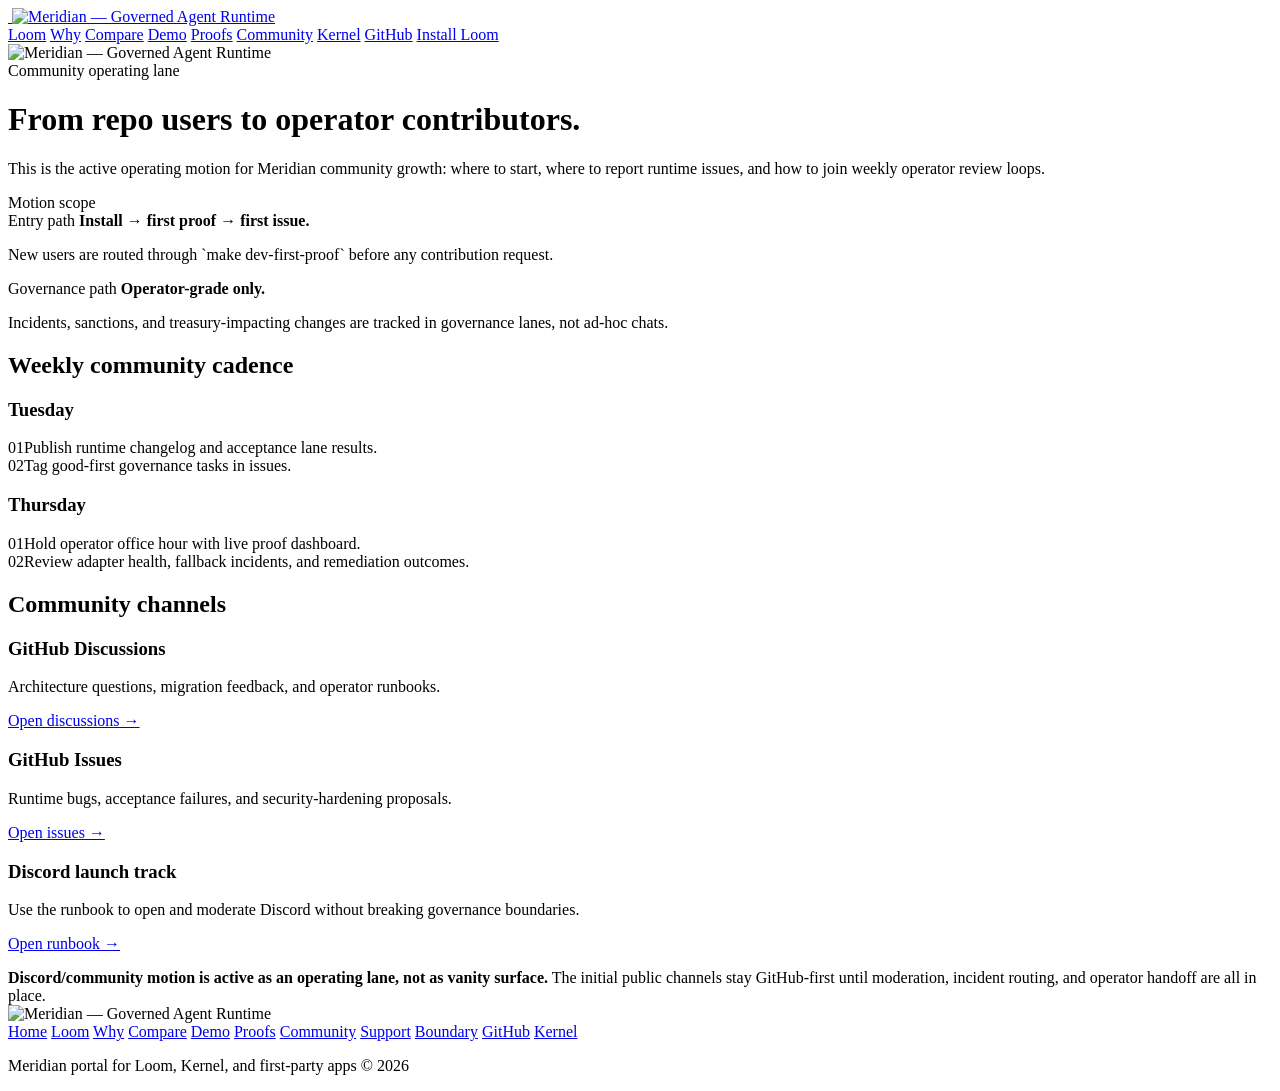
==== company/www/community.html @ b3312c95 "feat(workspace): ship public proof/workflow/community surfaces and community ops lane" ====
<!DOCTYPE html>
<html lang="en">
<head>
<meta charset="utf-8">
<meta name="viewport" content="width=device-width, initial-scale=1">
<title>Meridian Community — Operator Motion</title>
<meta name="description" content="Community operating motion for Meridian builders and operators.">
<link rel="icon" type="image/svg+xml" href="/assets/meridian_mark_flat.svg">
<link rel="alternate icon" type="image/png" href="/assets/logo_favicon_64.png">
<link rel="apple-touch-icon" sizes="192x192" href="/assets/logo_avatar_192.png">
<meta property="og:title" content="Meridian Community — Operator Motion">
<meta property="og:description" content="Community operating motion for Meridian builders and operators.">
<meta property="og:type" content="website">
<meta property="og:url" content="https://app.welliam.codes/community">
<meta property="og:image" content="https://app.welliam.codes/assets/logo_banner_1200x630.jpg">
<meta name="twitter:card" content="summary_large_image">
<meta name="twitter:title" content="Meridian Community — Operator Motion">
<meta name="twitter:description" content="Community operating motion for Meridian builders and operators.">
<meta name="twitter:image" content="https://app.welliam.codes/assets/logo_banner_1200x630.jpg">
<link rel="stylesheet" href="/assets/meridian.css">
</head>
<body class="page-community">

<header class="site-header">
  <div class="header-inner">
    <a class="brand" href="/">
      <img src="/assets/meridian_mark_flat.svg" alt="" class="brand-mark" aria-hidden="true">
      <img src="/assets/meridian_wordmark.svg" alt="Meridian — Governed Agent Runtime" class="brand-wordmark">
    </a>
    <nav class="site-nav">
      <a href="/loom">Loom</a>
      <a href="/why">Why</a>
      <a href="/compare">Compare</a>
      <a href="/demo">Demo</a>
      <a href="/proofs">Proofs</a>
      <a href="/community" class="current">Community</a>
      <a href="https://github.com/mapleleaflatte03/meridian-kernel" target="_blank" rel="noopener">Kernel</a>
      <a href="https://github.com/mapleleaflatte03/meridian-loom" target="_blank" rel="noopener">GitHub</a>
      <a href="/loom#install" class="nav-cta">Install Loom</a>
    </nav>
  </div>
</header>

<div class="page-intro">
  <div class="page-intro-shell">
    <div class="page-intro-main">
      <img src="/assets/meridian_wordmark.svg" alt="Meridian — Governed Agent Runtime" class="page-wordmark">
      <div class="eyebrow">
        <span class="eyebrow-dot"></span>
        <span>Community operating lane</span>
      </div>
      <h1>From repo users to operator contributors.</h1>
      <p class="subtitle">This is the active operating motion for Meridian community growth: where to start, where to report runtime issues, and how to join weekly operator review loops.</p>
    </div>
    <aside class="page-rail">
      <div class="rail-kicker">Motion scope</div>
      <div class="rail-item">
        <span>Entry path</span>
        <strong>Install → first proof → first issue.</strong>
        <p>New users are routed through `make dev-first-proof` before any contribution request.</p>
      </div>
      <div class="rail-item">
        <span>Governance path</span>
        <strong>Operator-grade only.</strong>
        <p>Incidents, sanctions, and treasury-impacting changes are tracked in governance lanes, not ad-hoc chats.</p>
      </div>
    </aside>
  </div>
</div>

<div class="container">
  <h2 class="reveal">Weekly community cadence</h2>
  <div class="split-grid reveal">
    <div class="split-card">
      <h3>Tuesday</h3>
      <div class="bullet-stack">
        <div class="bullet-item"><span class="bullet-mark">01</span><span>Publish runtime changelog and acceptance lane results.</span></div>
        <div class="bullet-item"><span class="bullet-mark">02</span><span>Tag good-first governance tasks in issues.</span></div>
      </div>
    </div>
    <div class="split-card">
      <h3>Thursday</h3>
      <div class="bullet-stack">
        <div class="bullet-item"><span class="bullet-mark">01</span><span>Hold operator office hour with live proof dashboard.</span></div>
        <div class="bullet-item"><span class="bullet-mark">02</span><span>Review adapter health, fallback incidents, and remediation outcomes.</span></div>
      </div>
    </div>
  </div>

  <h2 class="reveal">Community channels</h2>
  <div class="feature-grid reveal">
    <article class="feature-card">
      <h3>GitHub Discussions</h3>
      <p>Architecture questions, migration feedback, and operator runbooks.</p>
      <p><a href="https://github.com/mapleleaflatte03/meridian-loom/discussions" target="_blank" rel="noopener">Open discussions →</a></p>
    </article>
    <article class="feature-card">
      <h3>GitHub Issues</h3>
      <p>Runtime bugs, acceptance failures, and security-hardening proposals.</p>
      <p><a href="https://github.com/mapleleaflatte03/meridian-loom/issues" target="_blank" rel="noopener">Open issues →</a></p>
    </article>
    <article class="feature-card">
      <h3>Discord launch track</h3>
      <p>Use the runbook to open and moderate Discord without breaking governance boundaries.</p>
      <p><a href="https://github.com/mapleleaflatte03/meridian-loom/blob/main/docs/COMMUNITY_MAP.md" target="_blank" rel="noopener">Open runbook →</a></p>
    </article>
  </div>

  <div class="notice mt-lg">
    <strong>Discord/community motion is active as an operating lane, not as vanity surface.</strong>
    <span class="dim">The initial public channels stay GitHub-first until moderation, incident routing, and operator handoff are all in place.</span>
  </div>

  <div class="footer">
    <div class="footer-brand">
      <img src="/assets/meridian_lockup.svg" alt="Meridian — Governed Agent Runtime" class="footer-lockup">
    </div>
    <div class="footer-links">
      <a href="/">Home</a>
      <a href="/loom">Loom</a>
      <a href="/why">Why</a>
      <a href="/compare">Compare</a>
      <a href="/demo">Demo</a>
      <a href="/proofs">Proofs</a>
      <a href="/community">Community</a>
      <a href="/support">Support</a>
      <a href="/boundary">Boundary</a>
      <a href="https://github.com/mapleleaflatte03/meridian-loom" target="_blank" rel="noopener">GitHub</a>
      <a href="https://github.com/mapleleaflatte03/meridian-kernel" target="_blank" rel="noopener">Kernel</a>
    </div>
    <p>Meridian portal for Loom, Kernel, and first-party apps &copy; 2026</p>
  </div>
</div>

<script src="/assets/meridian.js" defer></script>
</body>
</html>
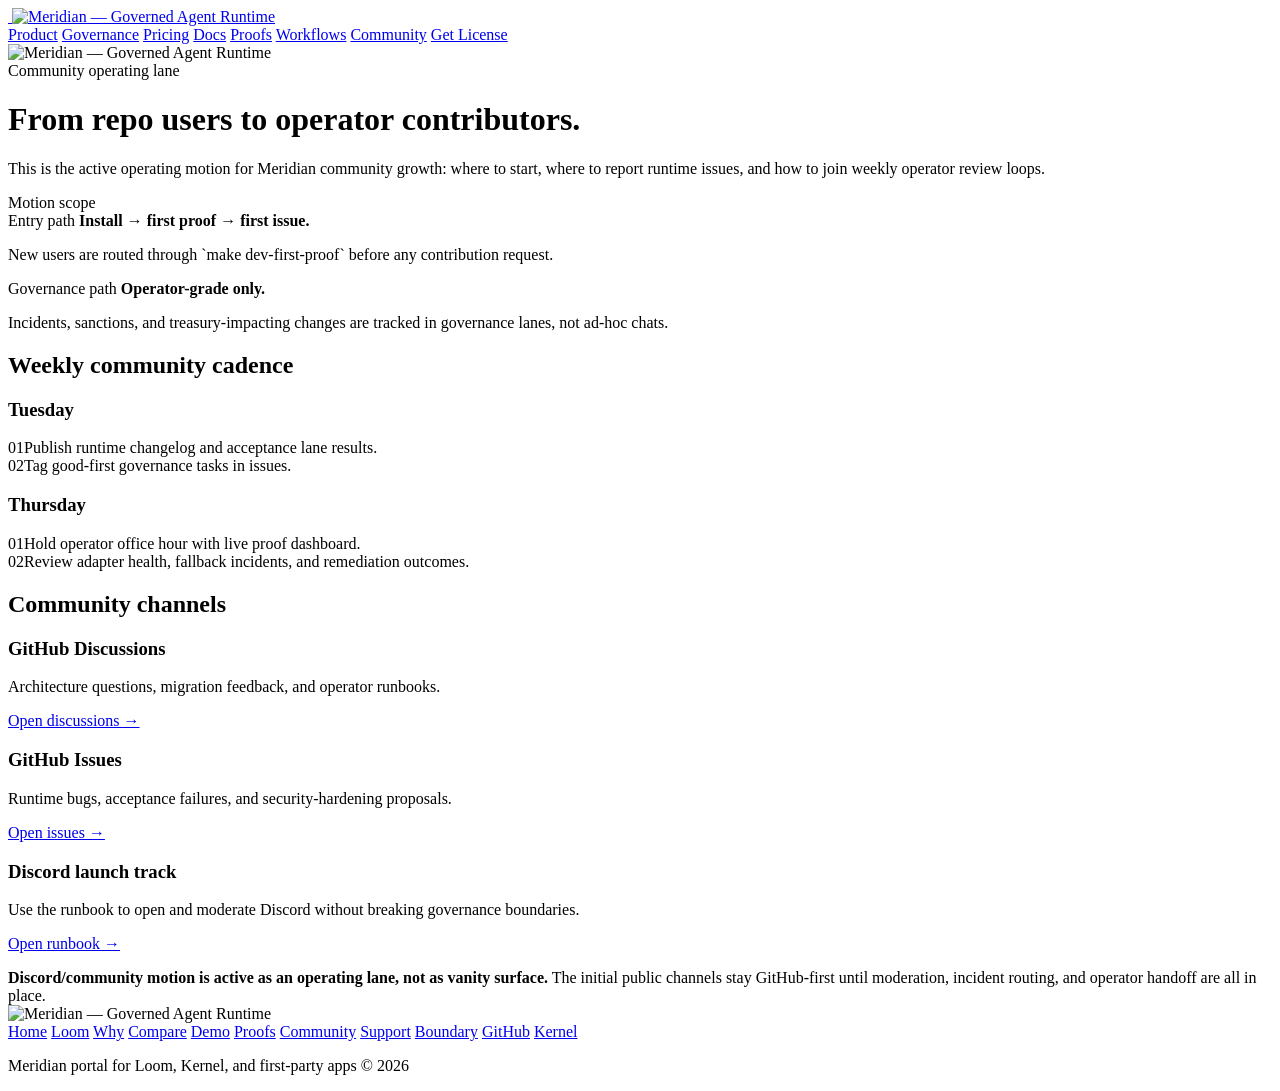
==== commit b9e1cd0f: "style(nav): unify header IA and cache-bust assets across public pages" ====
--- a/company/www/community.html
+++ b/company/www/community.html
@@ -17,7 +17,7 @@
 <meta name="twitter:title" content="Meridian Community — Operator Motion">
 <meta name="twitter:description" content="Community operating motion for Meridian builders and operators.">
 <meta name="twitter:image" content="https://app.welliam.codes/assets/logo_banner_1200x630.jpg">
-<link rel="stylesheet" href="/assets/meridian.css">
+<link rel="stylesheet" href="/assets/meridian.css?v=20260407-premium4">
 </head>
 <body class="page-community">
 
@@ -28,15 +28,14 @@
       <img src="/assets/meridian_wordmark.svg" alt="Meridian — Governed Agent Runtime" class="brand-wordmark">
     </a>
     <nav class="site-nav">
-      <a href="/loom">Loom</a>
-      <a href="/why">Why</a>
-      <a href="/compare">Compare</a>
-      <a href="/demo">Demo</a>
+      <a href="/loom">Product</a>
+      <a href="/why">Governance</a>
+      <a href="/#pricing">Pricing</a>
+      <a href="https://github.com/mapleleaflatte03/meridian-kernel" target="_blank" rel="noopener">Docs</a>
       <a href="/proofs">Proofs</a>
+      <a href="/workflows">Workflows</a>
       <a href="/community" class="current">Community</a>
-      <a href="https://github.com/mapleleaflatte03/meridian-kernel" target="_blank" rel="noopener">Kernel</a>
-      <a href="https://github.com/mapleleaflatte03/meridian-loom" target="_blank" rel="noopener">GitHub</a>
-      <a href="/loom#install" class="nav-cta">Install Loom</a>
+      <a href="/#pricing" class="nav-cta">Get License</a>
     </nav>
   </div>
 </header>
@@ -132,6 +131,6 @@
   </div>
 </div>
 
-<script src="/assets/meridian.js" defer></script>
+<script src="/assets/meridian.js?v=20260407-premium4" defer></script>
 </body>
 </html>
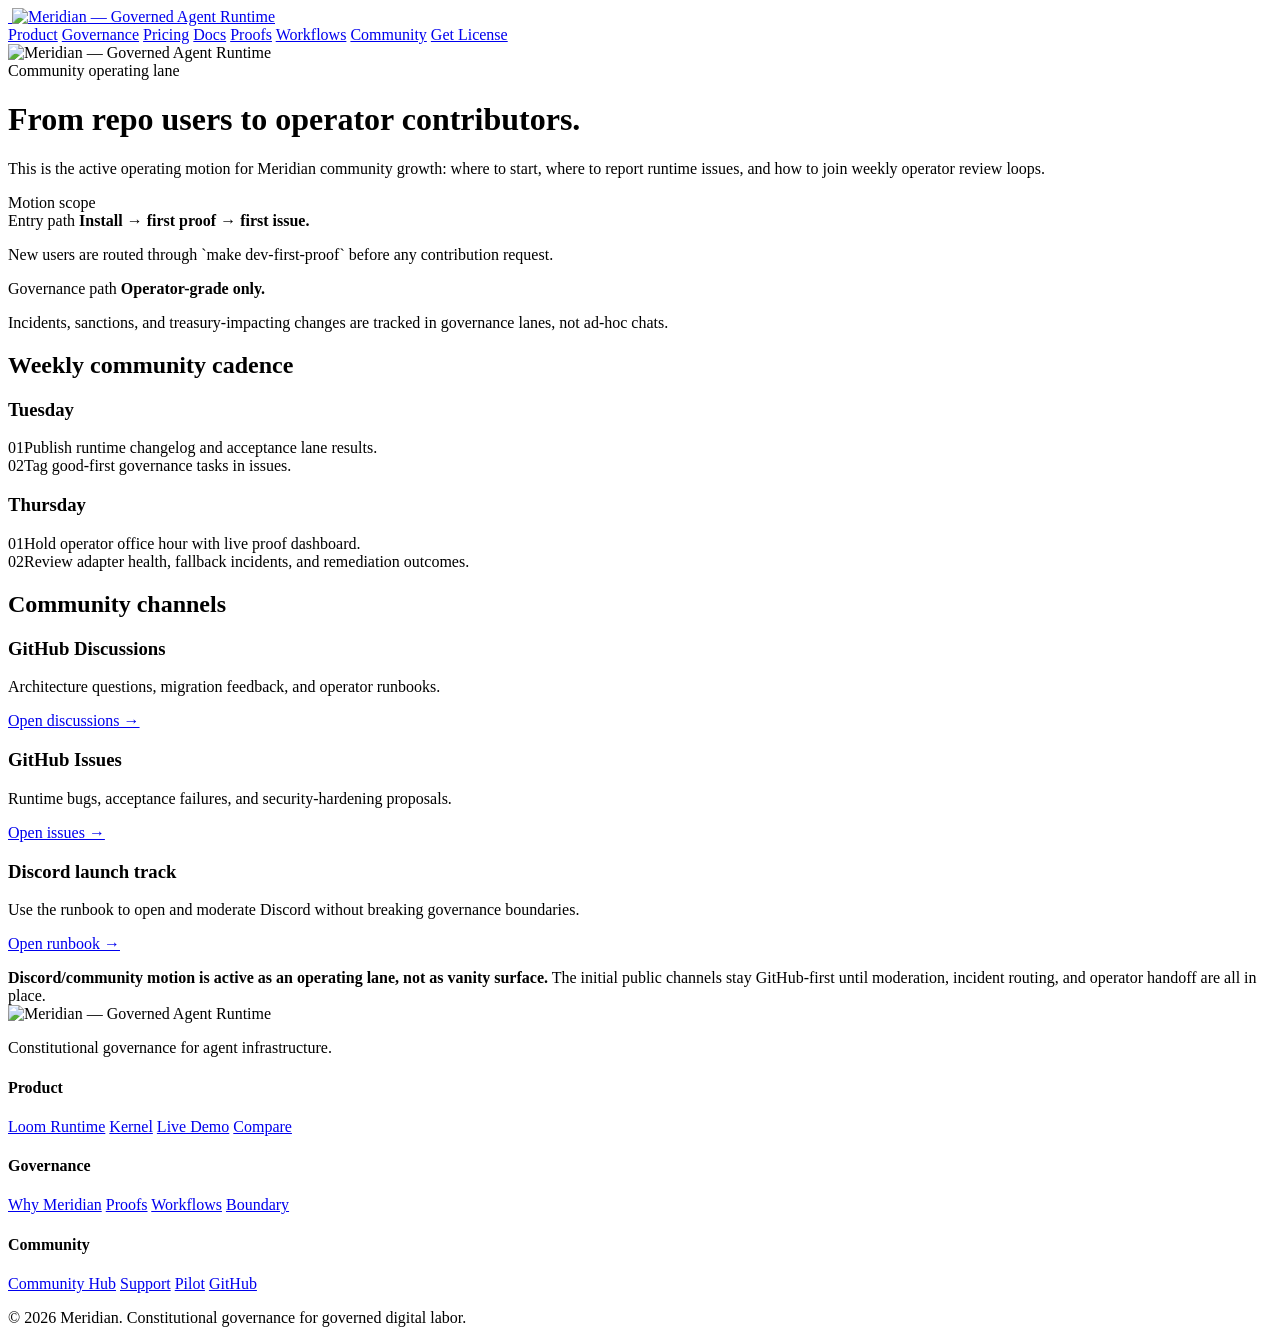
==== commit 5ab16f43: "style(web): normalize full anatomy shell across pages" ====
--- a/company/www/community.html
+++ b/company/www/community.html
@@ -110,25 +110,40 @@
     <span class="dim">The initial public channels stay GitHub-first until moderation, incident routing, and operator handoff are all in place.</span>
   </div>
 
-  <div class="footer">
-    <div class="footer-brand">
-      <img src="/assets/meridian_lockup.svg" alt="Meridian — Governed Agent Runtime" class="footer-lockup">
+    <footer class="footer premium-footer">
+    <div class="footer-inner">
+      <div class="footer-brand-col">
+        <img src="/assets/meridian_lockup.svg" alt="Meridian — Governed Agent Runtime" class="footer-lockup">
+        <p class="footer-tagline">Constitutional governance for agent infrastructure.</p>
+      </div>
+      <div class="footer-nav-col">
+        <div class="footer-nav-group">
+          <h4>Product</h4>
+          <a href="/loom">Loom Runtime</a>
+          <a href="https://github.com/mapleleaflatte03/meridian-kernel" target="_blank" rel="noopener">Kernel</a>
+          <a href="/demo">Live Demo</a>
+          <a href="/compare">Compare</a>
+        </div>
+        <div class="footer-nav-group">
+          <h4>Governance</h4>
+          <a href="/why">Why Meridian</a>
+          <a href="/proofs">Proofs</a>
+          <a href="/workflows">Workflows</a>
+          <a href="/boundary">Boundary</a>
+        </div>
+        <div class="footer-nav-group">
+          <h4>Community</h4>
+          <a href="/community">Community Hub</a>
+          <a href="/support">Support</a>
+          <a href="/pilot">Pilot</a>
+          <a href="https://github.com/mapleleaflatte03/meridian-loom" target="_blank" rel="noopener">GitHub</a>
+        </div>
+      </div>
     </div>
-    <div class="footer-links">
-      <a href="/">Home</a>
-      <a href="/loom">Loom</a>
-      <a href="/why">Why</a>
-      <a href="/compare">Compare</a>
-      <a href="/demo">Demo</a>
-      <a href="/proofs">Proofs</a>
-      <a href="/community">Community</a>
-      <a href="/support">Support</a>
-      <a href="/boundary">Boundary</a>
-      <a href="https://github.com/mapleleaflatte03/meridian-loom" target="_blank" rel="noopener">GitHub</a>
-      <a href="https://github.com/mapleleaflatte03/meridian-kernel" target="_blank" rel="noopener">Kernel</a>
+    <div class="footer-bottom">
+      <p>&copy; 2026 Meridian. Constitutional governance for governed digital labor.</p>
     </div>
-    <p>Meridian portal for Loom, Kernel, and first-party apps &copy; 2026</p>
-  </div>
+  </footer>
 </div>
 
 <script src="/assets/meridian.js?v=20260407-premium4" defer></script>
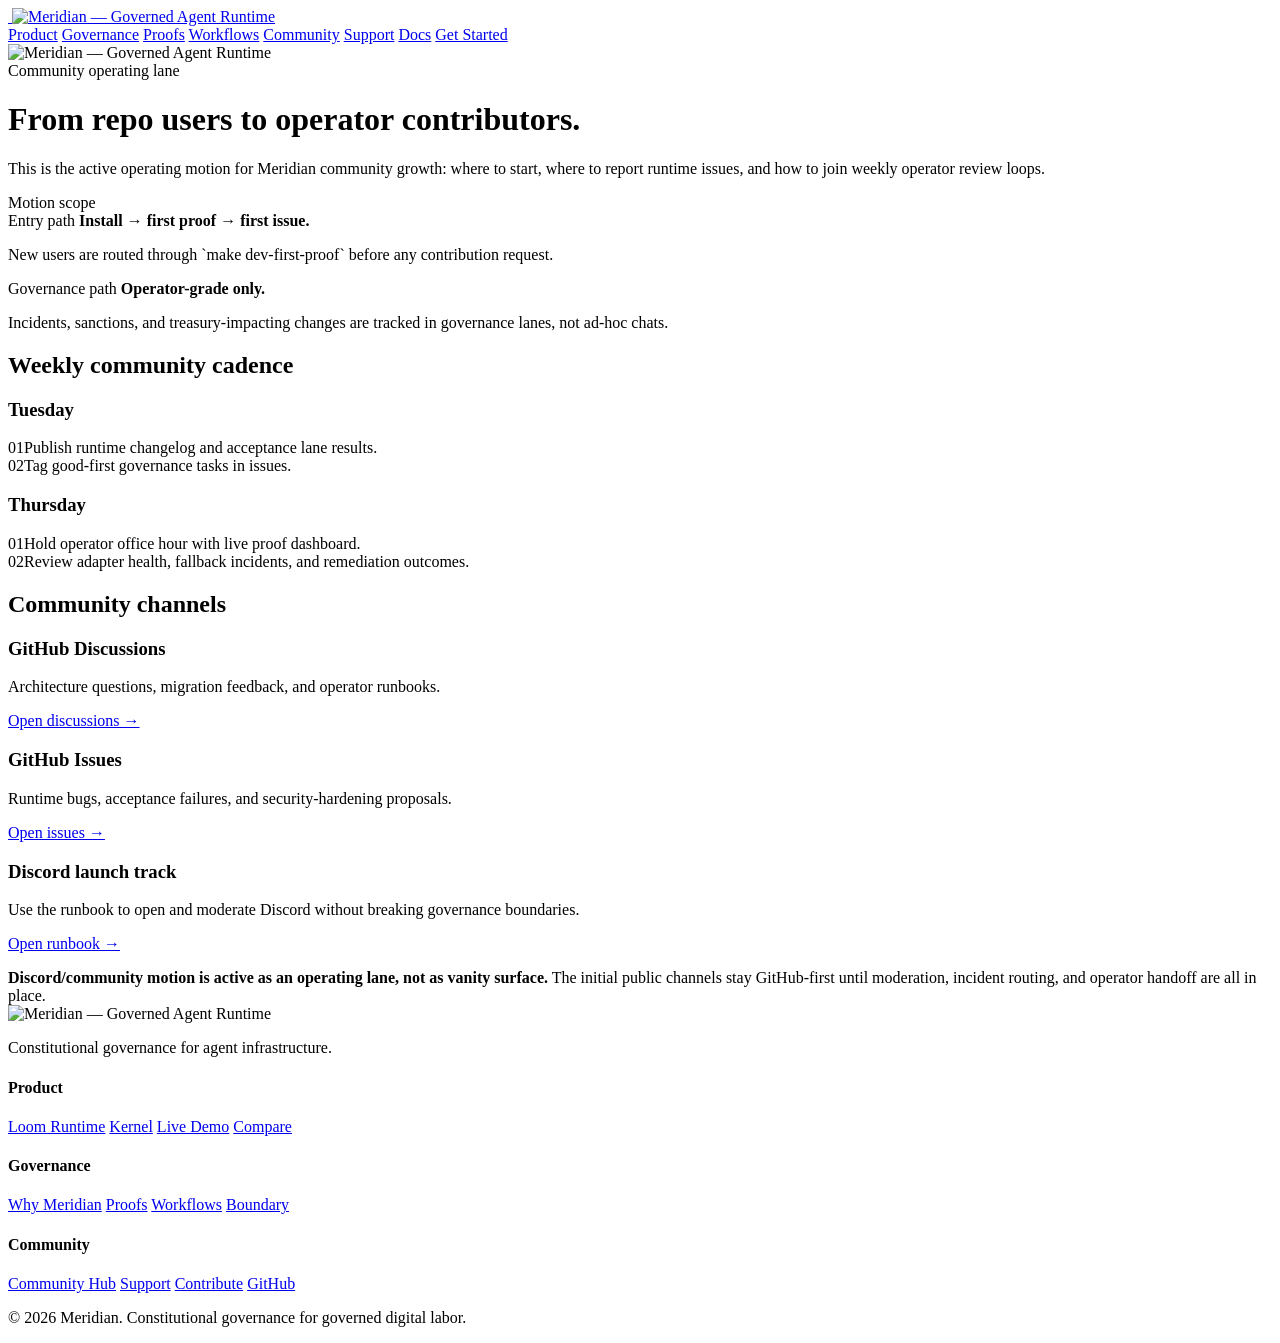
==== commit 72c8029f: "feat(oss): pivot public surfaces to open-source mode and deprecate commercial license routes" ====
--- a/company/www/community.html
+++ b/company/www/community.html
@@ -17,7 +17,7 @@
 <meta name="twitter:title" content="Meridian Community — Operator Motion">
 <meta name="twitter:description" content="Community operating motion for Meridian builders and operators.">
 <meta name="twitter:image" content="https://app.welliam.codes/assets/logo_banner_1200x630.jpg">
-<link rel="stylesheet" href="/assets/meridian.css?v=20260407-premium4">
+<link rel="stylesheet" href="/assets/meridian.css?v=20260407-oss1">
 </head>
 <body class="page-community">
 
@@ -30,12 +30,12 @@
     <nav class="site-nav">
       <a href="/loom">Product</a>
       <a href="/why">Governance</a>
-      <a href="/#pricing">Pricing</a>
-      <a href="https://github.com/mapleleaflatte03/meridian-kernel" target="_blank" rel="noopener">Docs</a>
       <a href="/proofs">Proofs</a>
       <a href="/workflows">Workflows</a>
       <a href="/community" class="current">Community</a>
-      <a href="/#pricing" class="nav-cta">Get License</a>
+      <a href="/support">Support</a>
+      <a href="https://github.com/mapleleaflatte03/meridian-kernel" target="_blank" rel="noopener">Docs</a>
+      <a href="/loom#install" class="nav-cta">Get Started</a>
     </nav>
   </div>
 </header>
@@ -135,7 +135,7 @@
           <h4>Community</h4>
           <a href="/community">Community Hub</a>
           <a href="/support">Support</a>
-          <a href="/pilot">Pilot</a>
+          <a href="https://github.com/mapleleaflatte03/meridian-loom/issues" target="_blank" rel="noopener">Contribute</a>
           <a href="https://github.com/mapleleaflatte03/meridian-loom" target="_blank" rel="noopener">GitHub</a>
         </div>
       </div>
@@ -146,6 +146,6 @@
   </footer>
 </div>
 
-<script src="/assets/meridian.js?v=20260407-premium4" defer></script>
+<script src="/assets/meridian.js?v=20260407-oss1" defer></script>
 </body>
 </html>
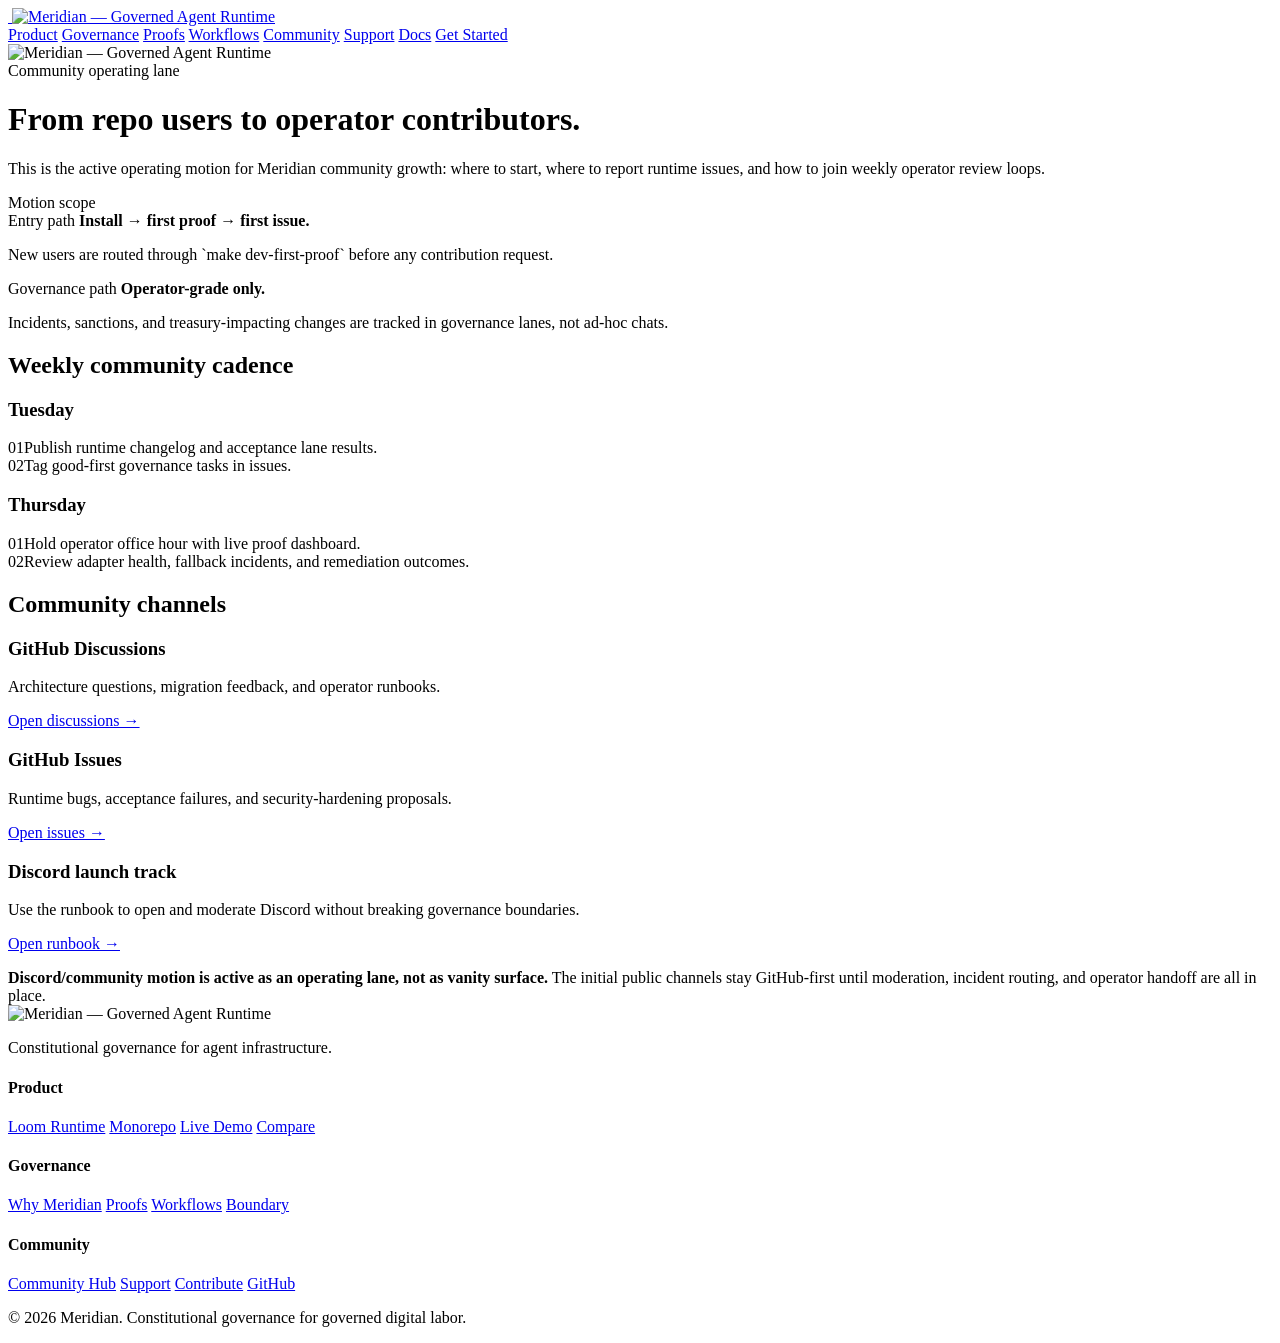
==== commit b28fd08b: "chore(web): unify docs/community links to meridian monorepo across remaining pages" ====
--- a/company/www/community.html
+++ b/company/www/community.html
@@ -34,7 +34,7 @@
       <a href="/workflows">Workflows</a>
       <a href="/community" class="current">Community</a>
       <a href="/support">Support</a>
-      <a href="https://github.com/mapleleaflatte03/meridian-kernel" target="_blank" rel="noopener">Docs</a>
+      <a href="https://github.com/mapleleaflatte03/meridian" target="_blank" rel="noopener">Docs</a>
       <a href="/loom#install" class="nav-cta">Get Started</a>
     </nav>
   </div>
@@ -91,17 +91,17 @@
     <article class="feature-card">
       <h3>GitHub Discussions</h3>
       <p>Architecture questions, migration feedback, and operator runbooks.</p>
-      <p><a href="https://github.com/mapleleaflatte03/meridian-loom/discussions" target="_blank" rel="noopener">Open discussions →</a></p>
+      <p><a href="https://github.com/mapleleaflatte03/meridian/discussions" target="_blank" rel="noopener">Open discussions →</a></p>
     </article>
     <article class="feature-card">
       <h3>GitHub Issues</h3>
       <p>Runtime bugs, acceptance failures, and security-hardening proposals.</p>
-      <p><a href="https://github.com/mapleleaflatte03/meridian-loom/issues" target="_blank" rel="noopener">Open issues →</a></p>
+      <p><a href="https://github.com/mapleleaflatte03/meridian/issues" target="_blank" rel="noopener">Open issues →</a></p>
     </article>
     <article class="feature-card">
       <h3>Discord launch track</h3>
       <p>Use the runbook to open and moderate Discord without breaking governance boundaries.</p>
-      <p><a href="https://github.com/mapleleaflatte03/meridian-loom/blob/main/docs/COMMUNITY_MAP.md" target="_blank" rel="noopener">Open runbook →</a></p>
+      <p><a href="https://github.com/mapleleaflatte03/meridian/blob/main/docs/COMMUNITY_MAP.md" target="_blank" rel="noopener">Open runbook →</a></p>
     </article>
   </div>
 
@@ -120,7 +120,7 @@
         <div class="footer-nav-group">
           <h4>Product</h4>
           <a href="/loom">Loom Runtime</a>
-          <a href="https://github.com/mapleleaflatte03/meridian-kernel" target="_blank" rel="noopener">Kernel</a>
+          <a href="https://github.com/mapleleaflatte03/meridian" target="_blank" rel="noopener">Monorepo</a>
           <a href="/demo">Live Demo</a>
           <a href="/compare">Compare</a>
         </div>
@@ -135,8 +135,8 @@
           <h4>Community</h4>
           <a href="/community">Community Hub</a>
           <a href="/support">Support</a>
-          <a href="https://github.com/mapleleaflatte03/meridian-loom/issues" target="_blank" rel="noopener">Contribute</a>
-          <a href="https://github.com/mapleleaflatte03/meridian-loom" target="_blank" rel="noopener">GitHub</a>
+          <a href="https://github.com/mapleleaflatte03/meridian/issues" target="_blank" rel="noopener">Contribute</a>
+          <a href="https://github.com/mapleleaflatte03/meridian" target="_blank" rel="noopener">GitHub</a>
         </div>
       </div>
     </div>
